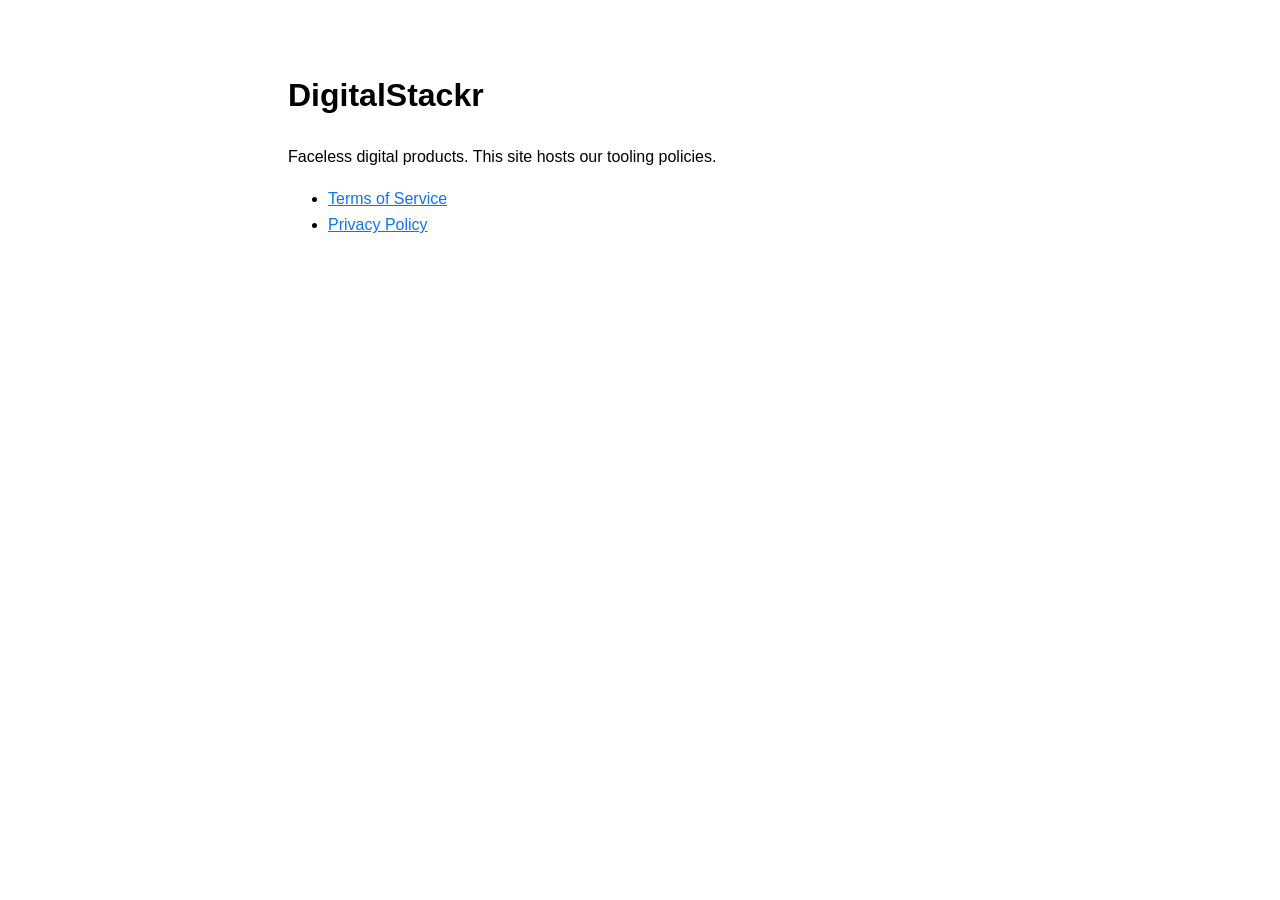
==== index.html @ e3a7d48c "add index.html" ====
<!doctype html>
<html lang="en"><head><meta charset="utf-8"><meta name="viewport" content="width=device-width,initial-scale=1"><title>DigitalStackr</title><style>body{font-family:-apple-system,BlinkMacSystemFont,'Segoe UI',Roboto,sans-serif;max-width:44rem;margin:0 auto;padding:3rem 1.25rem;line-height:1.65}a{color:#0b76ef}</style></head><body><h1>DigitalStackr</h1><p>Faceless digital products. This site hosts our tooling policies.</p><ul><li><a href="https://digitalstackr.github.io/digitalstackr-threads-cloud/terms.html">Terms of Service</a></li><li><a href="https://digitalstackr.github.io/digitalstackr-threads-cloud/privacy.html">Privacy Policy</a></li></ul></body></html>
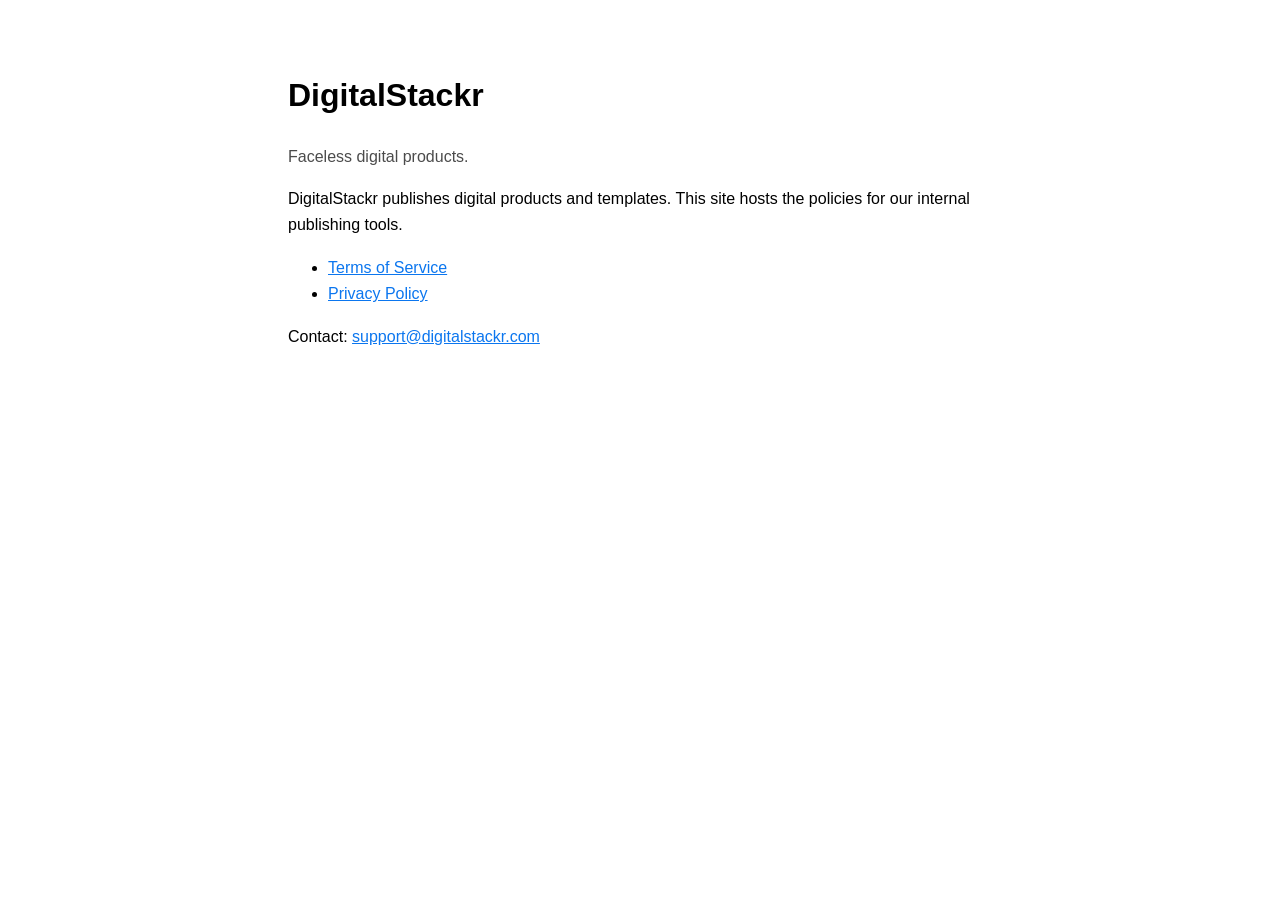
==== commit 790f3403: "site index for digitalstackr.com" ====
--- a/index.html
+++ b/index.html
@@ -1,2 +1,17 @@
 <!doctype html>
-<html lang="en"><head><meta charset="utf-8"><meta name="viewport" content="width=device-width,initial-scale=1"><title>DigitalStackr</title><style>body{font-family:-apple-system,BlinkMacSystemFont,'Segoe UI',Roboto,sans-serif;max-width:44rem;margin:0 auto;padding:3rem 1.25rem;line-height:1.65}a{color:#0b76ef}</style></head><body><h1>DigitalStackr</h1><p>Faceless digital products. This site hosts our tooling policies.</p><ul><li><a href="https://digitalstackr.github.io/digitalstackr-threads-cloud/terms.html">Terms of Service</a></li><li><a href="https://digitalstackr.github.io/digitalstackr-threads-cloud/privacy.html">Privacy Policy</a></li></ul></body></html>
+<html lang="en"><head><meta charset="utf-8">
+<meta name="viewport" content="width=device-width,initial-scale=1">
+<title>DigitalStackr</title>
+<style>body{font-family:-apple-system,BlinkMacSystemFont,'Segoe UI',Roboto,sans-serif;
+max-width:44rem;margin:0 auto;padding:3rem 1.25rem;line-height:1.65}a{color:#0b76ef}
+.sub{opacity:.7;margin-top:0}</style></head><body>
+<h1>DigitalStackr</h1>
+<p class="sub">Faceless digital products.</p>
+<p>DigitalStackr publishes digital products and templates. This site hosts the
+policies for our internal publishing tools.</p>
+<ul>
+<li><a href="/terms.html">Terms of Service</a></li>
+<li><a href="/privacy.html">Privacy Policy</a></li>
+</ul>
+<p>Contact: <a href="mailto:support@digitalstackr.com">support@digitalstackr.com</a></p>
+</body></html>
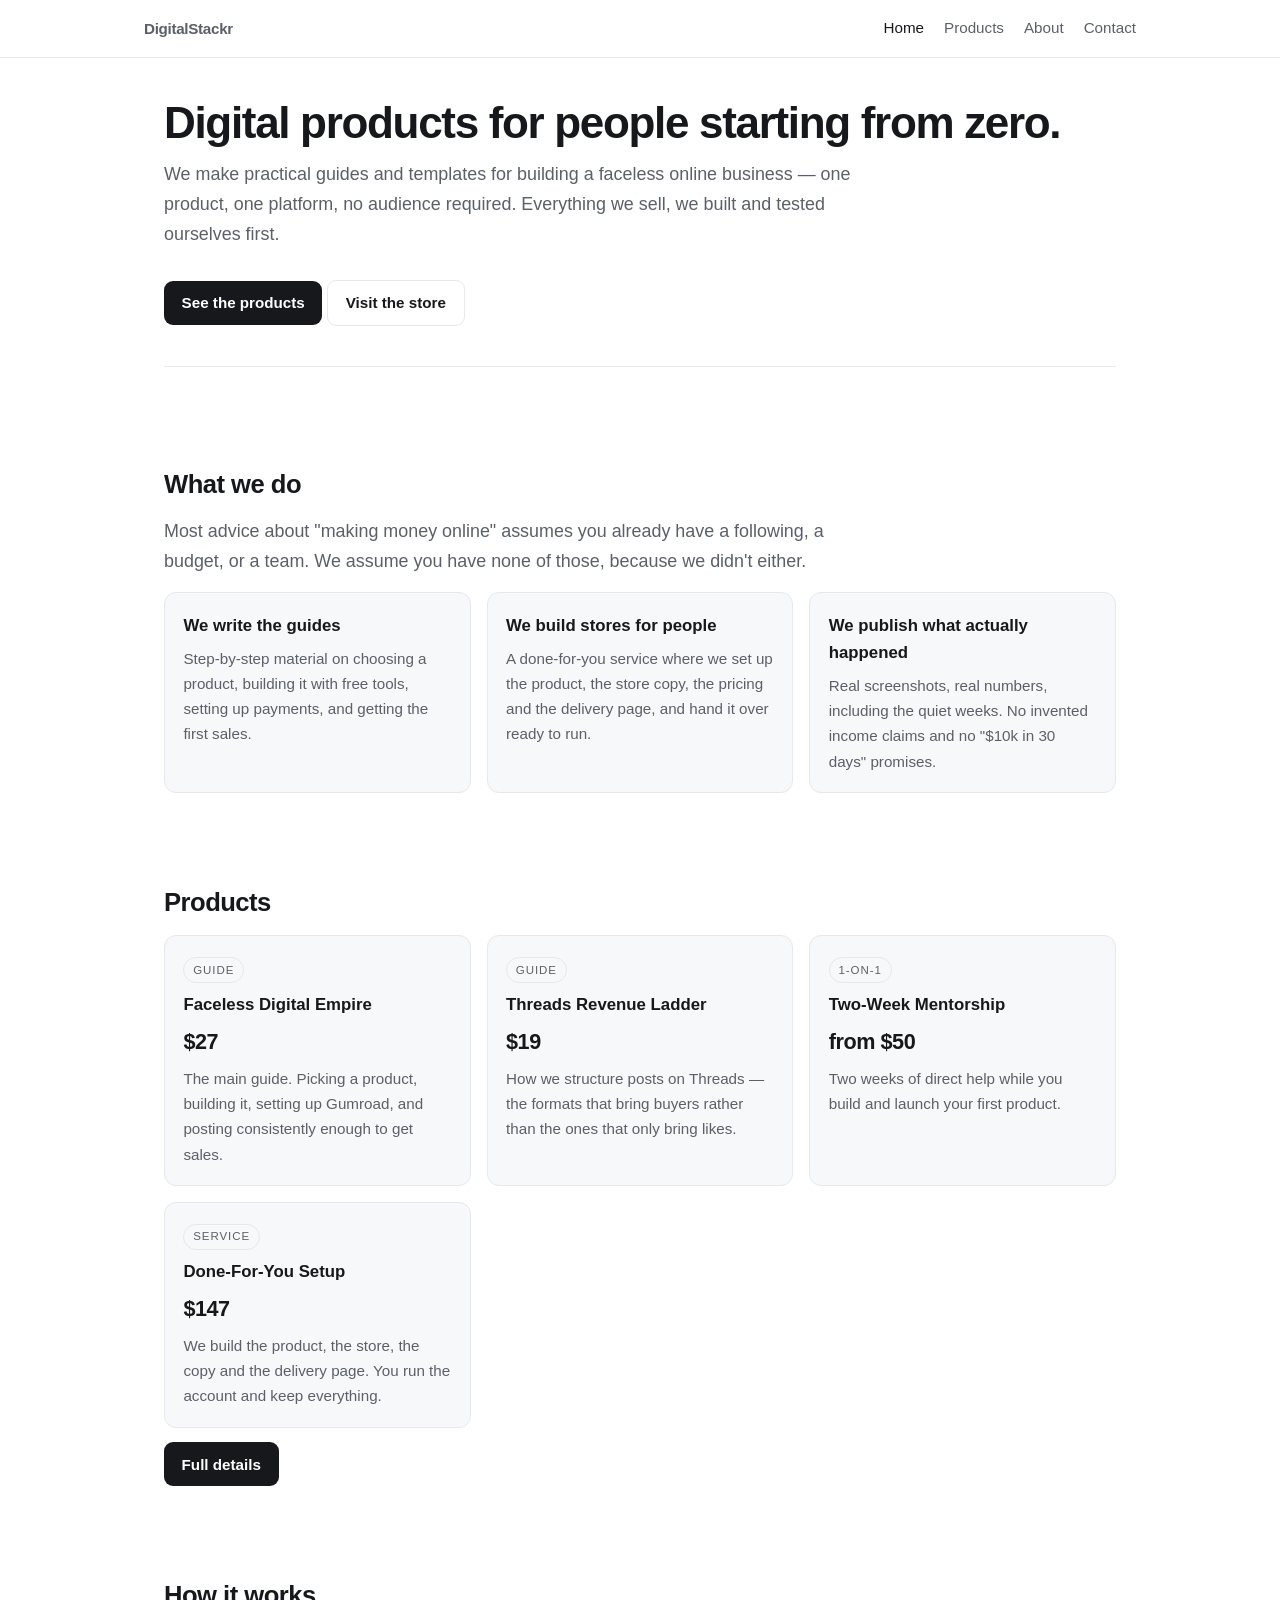
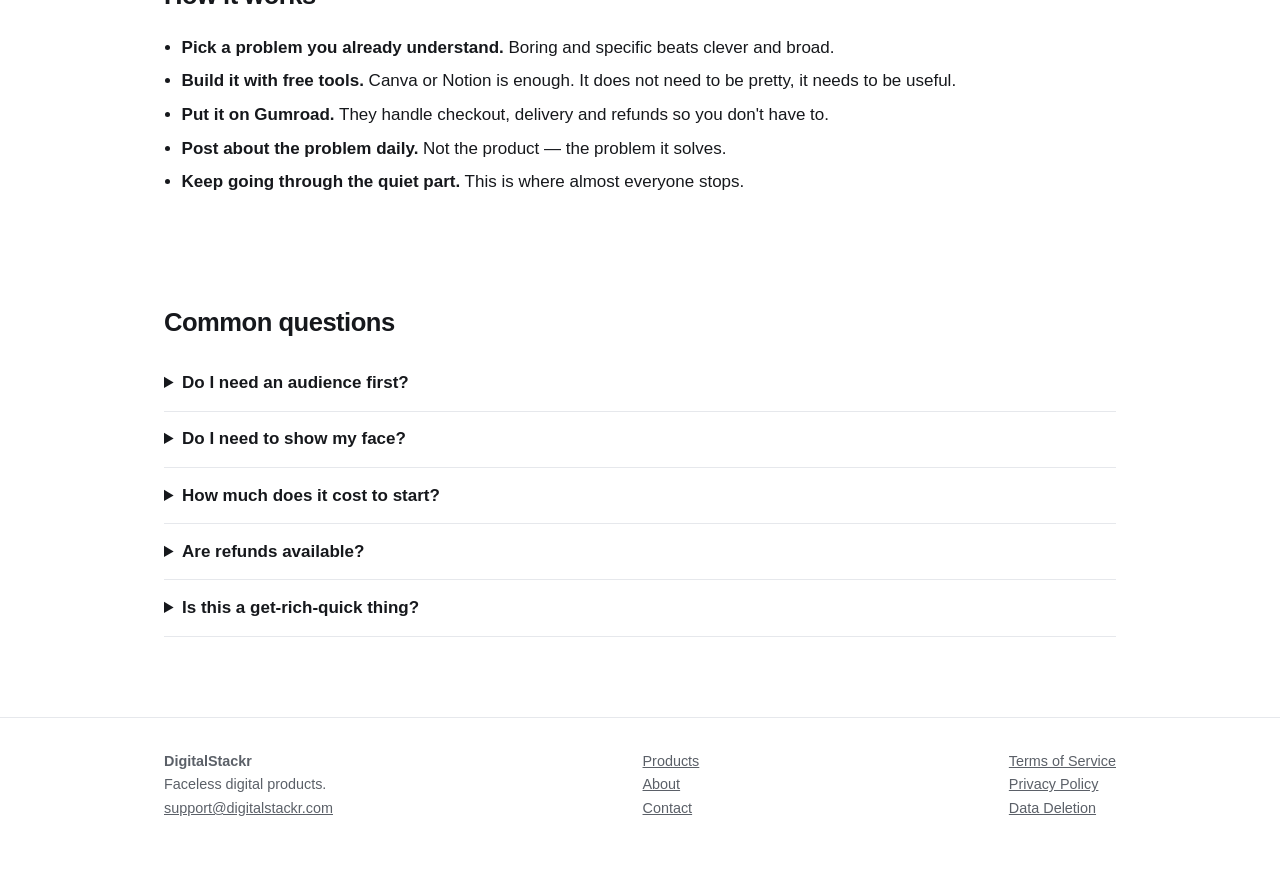
==== commit e9f48e8d: "site: index.html" ====
--- a/index.html
+++ b/index.html
@@ -1,17 +1,157 @@
 <!doctype html>
-<html lang="en"><head><meta charset="utf-8">
+<html lang="en">
+<head>
+<meta charset="utf-8">
 <meta name="viewport" content="width=device-width,initial-scale=1">
-<title>DigitalStackr</title>
-<style>body{font-family:-apple-system,BlinkMacSystemFont,'Segoe UI',Roboto,sans-serif;
-max-width:44rem;margin:0 auto;padding:3rem 1.25rem;line-height:1.65}a{color:#0b76ef}
-.sub{opacity:.7;margin-top:0}</style></head><body>
-<h1>DigitalStackr</h1>
-<p class="sub">Faceless digital products.</p>
-<p>DigitalStackr publishes digital products and templates. This site hosts the
-policies for our internal publishing tools.</p>
-<ul>
-<li><a href="/terms.html">Terms of Service</a></li>
-<li><a href="/privacy.html">Privacy Policy</a></li>
-</ul>
-<p>Contact: <a href="mailto:support@digitalstackr.com">support@digitalstackr.com</a></p>
-</body></html>
+<title>DigitalStackr — Digital products for people starting from zero</title>
+<meta name="description" content="DigitalStackr makes practical guides and templates for building a faceless digital product business. Built and run from a phone.">
+<link rel="stylesheet" href="/style.css">
+</head>
+<body>
+<header>
+  <div class="wrap nav">
+    <a class="brand" href="/">DigitalStackr</a>
+    <nav><ul>
+      <li><a href="/" aria-current="page">Home</a></li>
+      <li><a href="/products.html">Products</a></li>
+      <li><a href="/about.html">About</a></li>
+      <li><a href="/contact.html">Contact</a></li>
+    </ul></nav>
+  </div>
+</header>
+
+<main class="wrap">
+
+  <h1>Digital products for people starting from zero.</h1>
+  <p class="lead">
+    We make practical guides and templates for building a faceless online business —
+    one product, one platform, no audience required. Everything we sell, we built and
+    tested ourselves first.
+  </p>
+  <a class="btn" href="/products.html">See the products</a>
+  <a class="btn secondary" href="https://digitalstackr.gumroad.com">Visit the store</a>
+
+  <hr>
+
+  <section>
+    <h2>What we do</h2>
+    <p class="lead">
+      Most advice about "making money online" assumes you already have a following, a
+      budget, or a team. We assume you have none of those, because we didn't either.
+    </p>
+    <div class="grid">
+      <div class="card">
+        <h3>We write the guides</h3>
+        <p>Step-by-step material on choosing a product, building it with free tools,
+           setting up payments, and getting the first sales.</p>
+      </div>
+      <div class="card">
+        <h3>We build stores for people</h3>
+        <p>A done-for-you service where we set up the product, the store copy, the
+           pricing and the delivery page, and hand it over ready to run.</p>
+      </div>
+      <div class="card">
+        <h3>We publish what actually happened</h3>
+        <p>Real screenshots, real numbers, including the quiet weeks. No invented
+           income claims and no "$10k in 30 days" promises.</p>
+      </div>
+    </div>
+  </section>
+
+  <section>
+    <h2>Products</h2>
+    <div class="grid">
+      <div class="card">
+        <span class="tag">Guide</span>
+        <h3>Faceless Digital Empire</h3>
+        <div class="price">$27</div>
+        <p>The main guide. Picking a product, building it, setting up Gumroad, and
+           posting consistently enough to get sales.</p>
+      </div>
+      <div class="card">
+        <span class="tag">Guide</span>
+        <h3>Threads Revenue Ladder</h3>
+        <div class="price">$19</div>
+        <p>How we structure posts on Threads — the formats that bring buyers rather
+           than the ones that only bring likes.</p>
+      </div>
+      <div class="card">
+        <span class="tag">1-on-1</span>
+        <h3>Two-Week Mentorship</h3>
+        <div class="price">from $50</div>
+        <p>Two weeks of direct help while you build and launch your first product.</p>
+      </div>
+      <div class="card">
+        <span class="tag">Service</span>
+        <h3>Done-For-You Setup</h3>
+        <div class="price">$147</div>
+        <p>We build the product, the store, the copy and the delivery page. You run
+           the account and keep everything.</p>
+      </div>
+    </div>
+    <a class="btn" href="/products.html">Full details</a>
+  </section>
+
+  <section>
+    <h2>How it works</h2>
+    <ul class="plain">
+      <li><strong>Pick a problem you already understand.</strong> Boring and specific beats clever and broad.</li>
+      <li><strong>Build it with free tools.</strong> Canva or Notion is enough. It does not need to be pretty, it needs to be useful.</li>
+      <li><strong>Put it on Gumroad.</strong> They handle checkout, delivery and refunds so you don't have to.</li>
+      <li><strong>Post about the problem daily.</strong> Not the product — the problem it solves.</li>
+      <li><strong>Keep going through the quiet part.</strong> This is where almost everyone stops.</li>
+    </ul>
+  </section>
+
+  <section>
+    <h2>Common questions</h2>
+    <details>
+      <summary>Do I need an audience first?</summary>
+      <p>No. Most of our own sales come from people who saw a single post, looked at
+         the profile, and bought within about ten minutes. They never followed first.</p>
+    </details>
+    <details>
+      <summary>Do I need to show my face?</summary>
+      <p>No. Everything we do is faceless. People buy the outcome, not the person —
+         they just need to believe you have actually done the thing.</p>
+    </details>
+    <details>
+      <summary>How much does it cost to start?</summary>
+      <p>Nothing beyond the guide itself. Canva, Gumroad, Beacons and Threads all have
+         free tiers that are enough to launch.</p>
+    </details>
+    <details>
+      <summary>Are refunds available?</summary>
+      <p>Yes. Everything is sold through Gumroad, which handles payment and refunds
+         directly. Use the refund option on your receipt email.</p>
+    </details>
+    <details>
+      <summary>Is this a get-rich-quick thing?</summary>
+      <p>No, and we would rather say so plainly. It is a product, an audience you
+         build slowly, and a lot of repetition. Most weeks are quiet.</p>
+    </details>
+  </section>
+
+</main>
+
+<footer>
+  <div class="wrap cols">
+    <div>
+      <strong>DigitalStackr</strong><br>
+      Faceless digital products.<br>
+      <a href="mailto:support@digitalstackr.com">support@digitalstackr.com</a>
+    </div>
+    <div>
+      <a href="/products.html">Products</a><br>
+      <a href="/about.html">About</a><br>
+      <a href="/contact.html">Contact</a>
+    </div>
+    <div>
+      <a href="/terms.html">Terms of Service</a><br>
+      <a href="/privacy.html">Privacy Policy</a><br>
+      <a href="/data-deletion.html">Data Deletion</a>
+    </div>
+  </div>
+</footer>
+</body>
+</html>
--- a/style.css
+++ b/style.css
@@ -0,0 +1,93 @@
+/* DigitalStackr — shared styles */
+:root {
+  color-scheme: light dark;
+  --bg: #ffffff;
+  --fg: #16181c;
+  --muted: #5b6068;
+  --line: #e6e8ec;
+  --accent: #0b76ef;
+  --card: #f7f8fa;
+  --max: 62rem;
+}
+@media (prefers-color-scheme: dark) {
+  :root {
+    --bg: #0d0f12;
+    --fg: #e9ebef;
+    --muted: #9aa1ab;
+    --line: #23272e;
+    --accent: #62a8ff;
+    --card: #14171c;
+  }
+}
+
+* { box-sizing: border-box; }
+html { -webkit-text-size-adjust: 100%; }
+body {
+  margin: 0;
+  background: var(--bg);
+  color: var(--fg);
+  font-family: -apple-system, BlinkMacSystemFont, "Segoe UI", Roboto, Helvetica, Arial, sans-serif;
+  line-height: 1.65;
+  font-size: 17px;
+}
+.wrap { max-width: var(--max); margin: 0 auto; padding: 0 1.25rem; }
+
+/* header */
+header {
+  border-bottom: 1px solid var(--line);
+  position: sticky; top: 0;
+  background: color-mix(in srgb, var(--bg) 92%, transparent);
+  backdrop-filter: saturate(180%) blur(8px);
+  z-index: 10;
+}
+.nav { display: flex; align-items: center; justify-content: space-between;
+       gap: 1rem; padding: .9rem 0; flex-wrap: wrap; }
+.brand { font-weight: 700; letter-spacing: -.02em; font-size: 1.15rem;
+         text-decoration: none; color: var(--fg); }
+.nav ul { list-style: none; display: flex; gap: 1.25rem; margin: 0; padding: 0; flex-wrap: wrap; }
+.nav a { text-decoration: none; color: var(--muted); font-size: .95rem; }
+.nav a:hover, .nav a[aria-current="page"] { color: var(--fg); }
+
+/* type */
+h1 { font-size: clamp(1.9rem, 5vw, 2.75rem); line-height: 1.15;
+     letter-spacing: -.03em; margin: 2.5rem 0 .75rem; }
+h2 { font-size: clamp(1.25rem, 3vw, 1.6rem); letter-spacing: -.02em; margin: 2.5rem 0 .75rem; }
+h3 { font-size: 1.05rem; margin: 0 0 .35rem; }
+p  { margin: 0 0 1rem; }
+.lead { font-size: 1.12rem; color: var(--muted); max-width: 44rem; }
+.muted { color: var(--muted); }
+a { color: var(--accent); }
+
+/* layout bits */
+section { padding: 1rem 0 2rem; }
+.grid { display: grid; gap: 1rem; grid-template-columns: repeat(auto-fit, minmax(15rem, 1fr)); }
+.card {
+  background: var(--card); border: 1px solid var(--line);
+  border-radius: 12px; padding: 1.15rem;
+}
+.card .price { font-weight: 700; font-size: 1.35rem; letter-spacing: -.02em; }
+.card p { margin: .4rem 0 0; color: var(--muted); font-size: .95rem; }
+.tag { display: inline-block; font-size: .72rem; text-transform: uppercase;
+       letter-spacing: .08em; color: var(--muted); border: 1px solid var(--line);
+       border-radius: 999px; padding: .15rem .55rem; margin-bottom: .5rem; }
+.btn {
+  display: inline-block; background: var(--fg); color: var(--bg);
+  text-decoration: none; font-weight: 600; font-size: .95rem;
+  padding: .6rem 1.1rem; border-radius: 9px; margin-top: .9rem;
+}
+.btn.secondary { background: transparent; color: var(--fg); border: 1px solid var(--line); }
+ul.plain { padding-left: 1.1rem; }
+ul.plain li { margin: .35rem 0; }
+hr { border: 0; border-top: 1px solid var(--line); margin: 2.5rem 0; }
+
+/* faq */
+details { border-bottom: 1px solid var(--line); padding: .85rem 0; }
+details summary { cursor: pointer; font-weight: 600; }
+details p { margin-top: .6rem; color: var(--muted); }
+
+footer {
+  border-top: 1px solid var(--line); margin-top: 3rem;
+  padding: 2rem 0 3rem; color: var(--muted); font-size: .9rem;
+}
+footer a { color: var(--muted); }
+footer .cols { display: flex; gap: 2rem; flex-wrap: wrap; justify-content: space-between; }
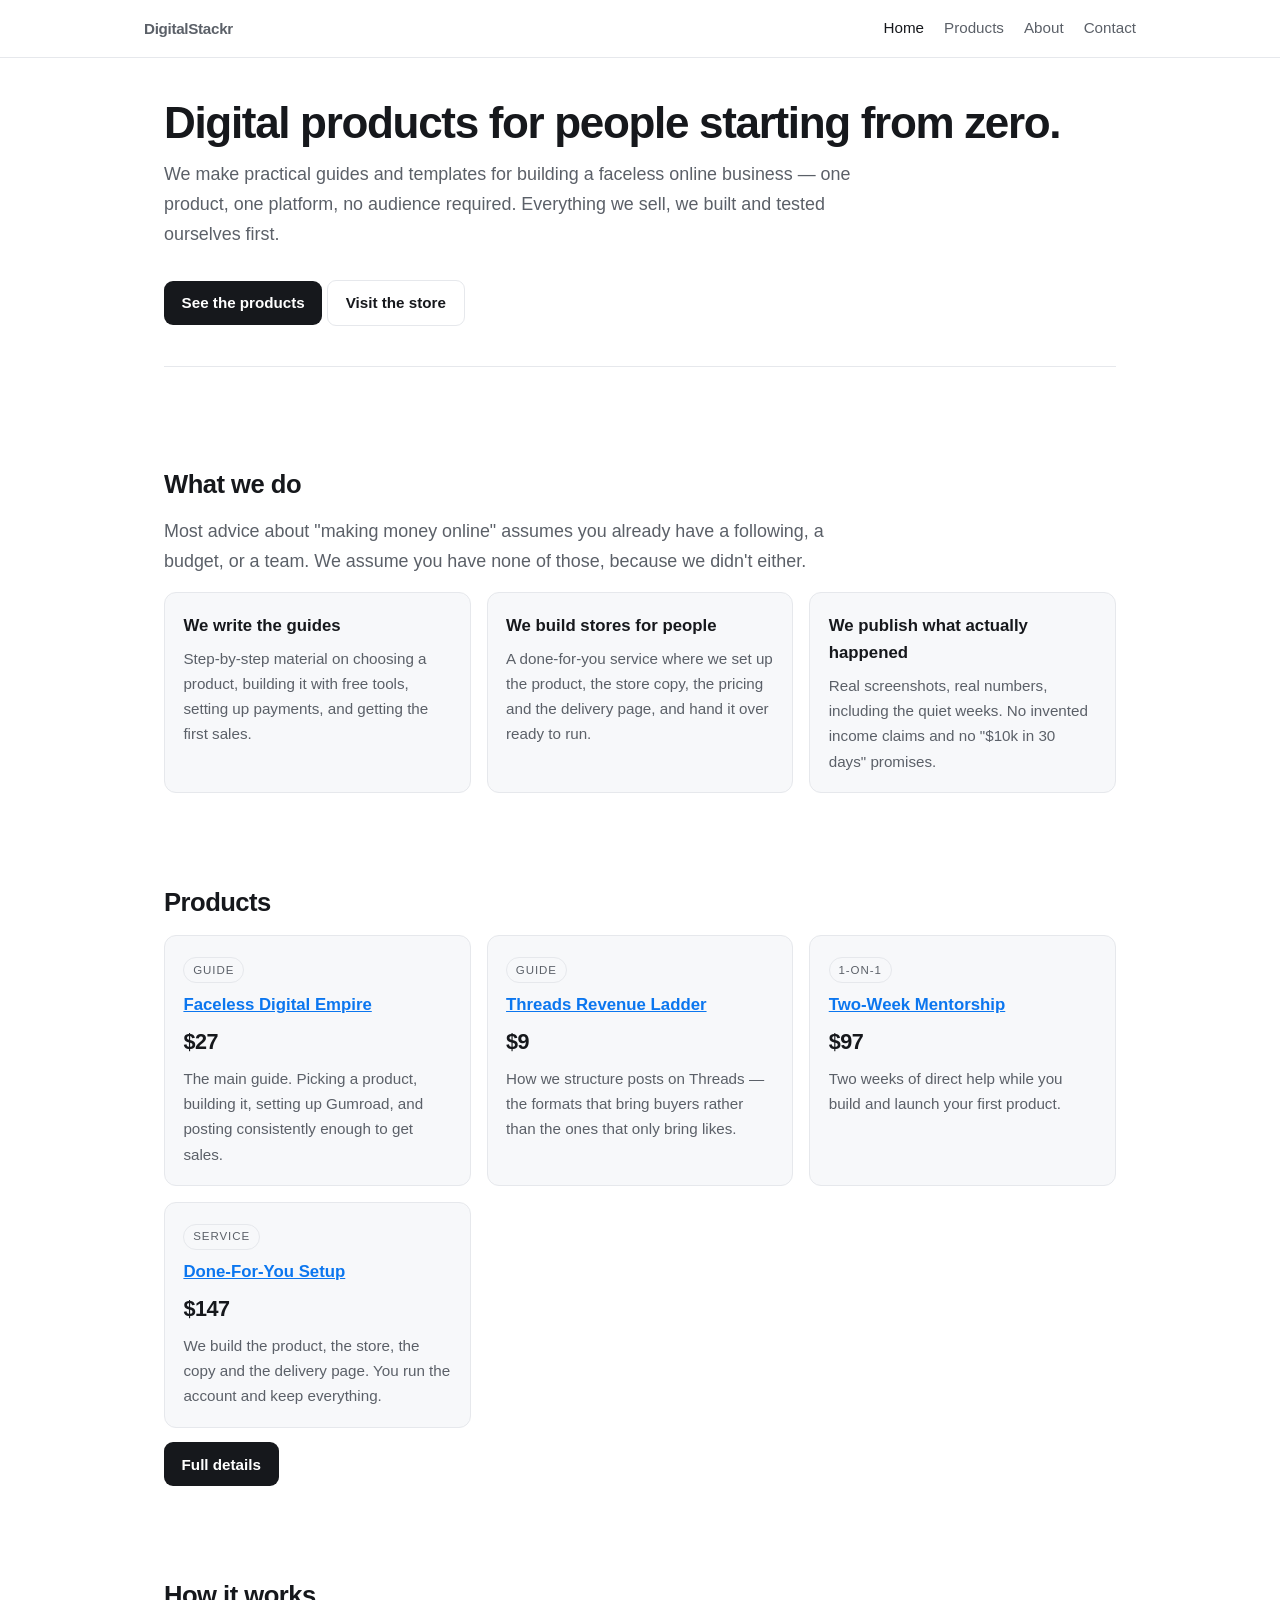
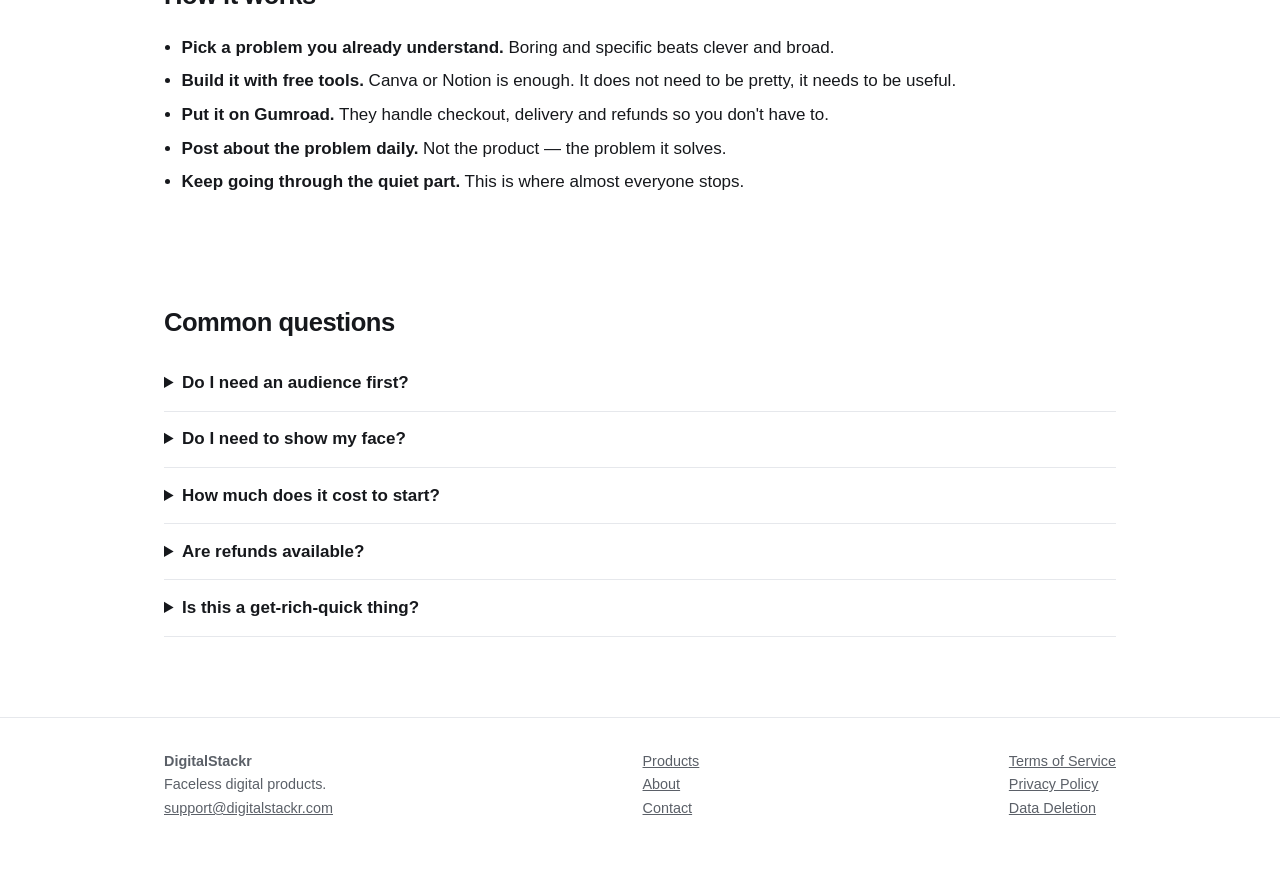
==== commit 2b2d3f3e: "prices + direct gumroad product links: index.html" ====
--- a/index.html
+++ b/index.html
@@ -63,27 +63,27 @@
     <div class="grid">
       <div class="card">
         <span class="tag">Guide</span>
-        <h3>Faceless Digital Empire</h3>
+        <h3><a href="https://digitalstackr.gumroad.com/l/faceless-digital-empire">Faceless Digital Empire</a></h3>
         <div class="price">$27</div>
         <p>The main guide. Picking a product, building it, setting up Gumroad, and
            posting consistently enough to get sales.</p>
       </div>
       <div class="card">
         <span class="tag">Guide</span>
-        <h3>Threads Revenue Ladder</h3>
-        <div class="price">$19</div>
+        <h3><a href="https://digitalstackr.gumroad.com/l/threads-hunter-blueprint">Threads Revenue Ladder</a></h3>
+        <div class="price">$9</div>
         <p>How we structure posts on Threads — the formats that bring buyers rather
            than the ones that only bring likes.</p>
       </div>
       <div class="card">
         <span class="tag">1-on-1</span>
-        <h3>Two-Week Mentorship</h3>
-        <div class="price">from $50</div>
+        <h3><a href="https://digitalstackr.gumroad.com/l/mentorship">Two-Week Mentorship</a></h3>
+        <div class="price">$97</div>
         <p>Two weeks of direct help while you build and launch your first product.</p>
       </div>
       <div class="card">
         <span class="tag">Service</span>
-        <h3>Done-For-You Setup</h3>
+        <h3><a href="https://digitalstackr.gumroad.com/l/doneforyou-business">Done-For-You Setup</a></h3>
         <div class="price">$147</div>
         <p>We build the product, the store, the copy and the delivery page. You run
            the account and keep everything.</p>
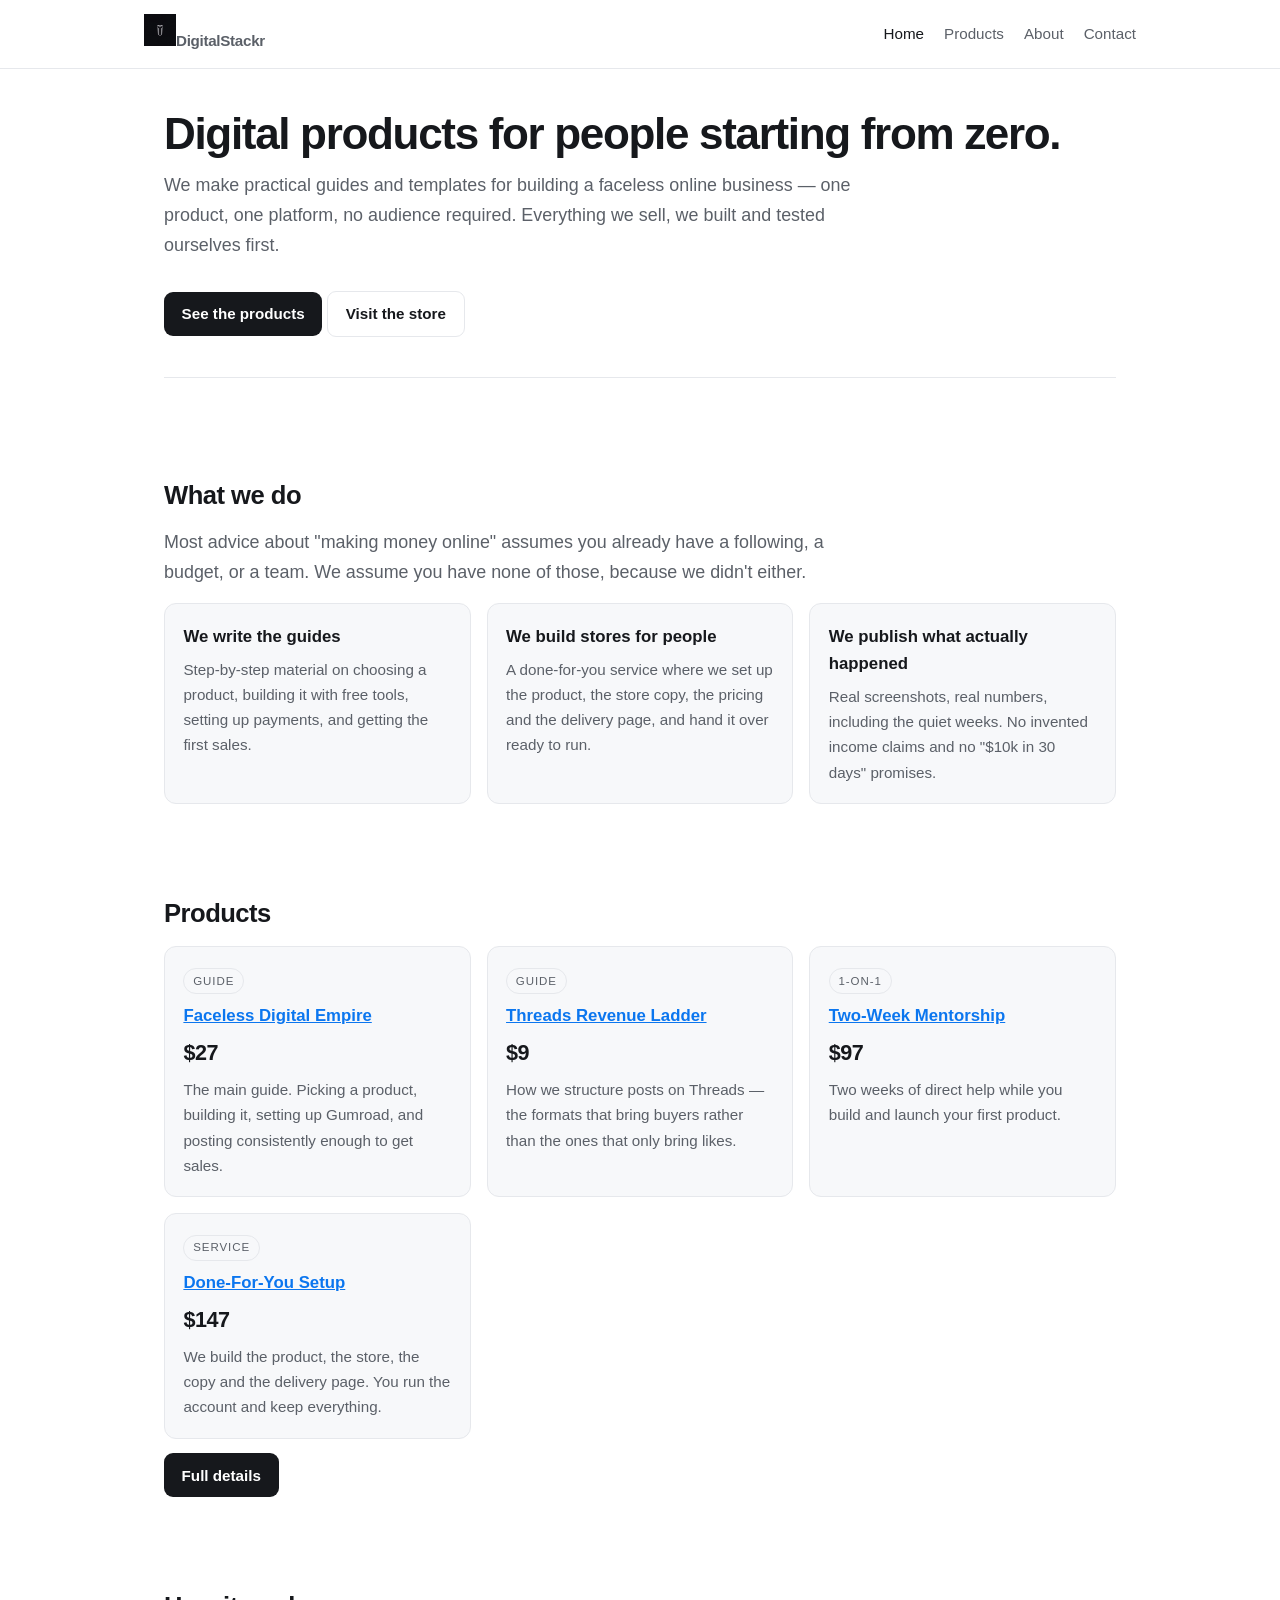
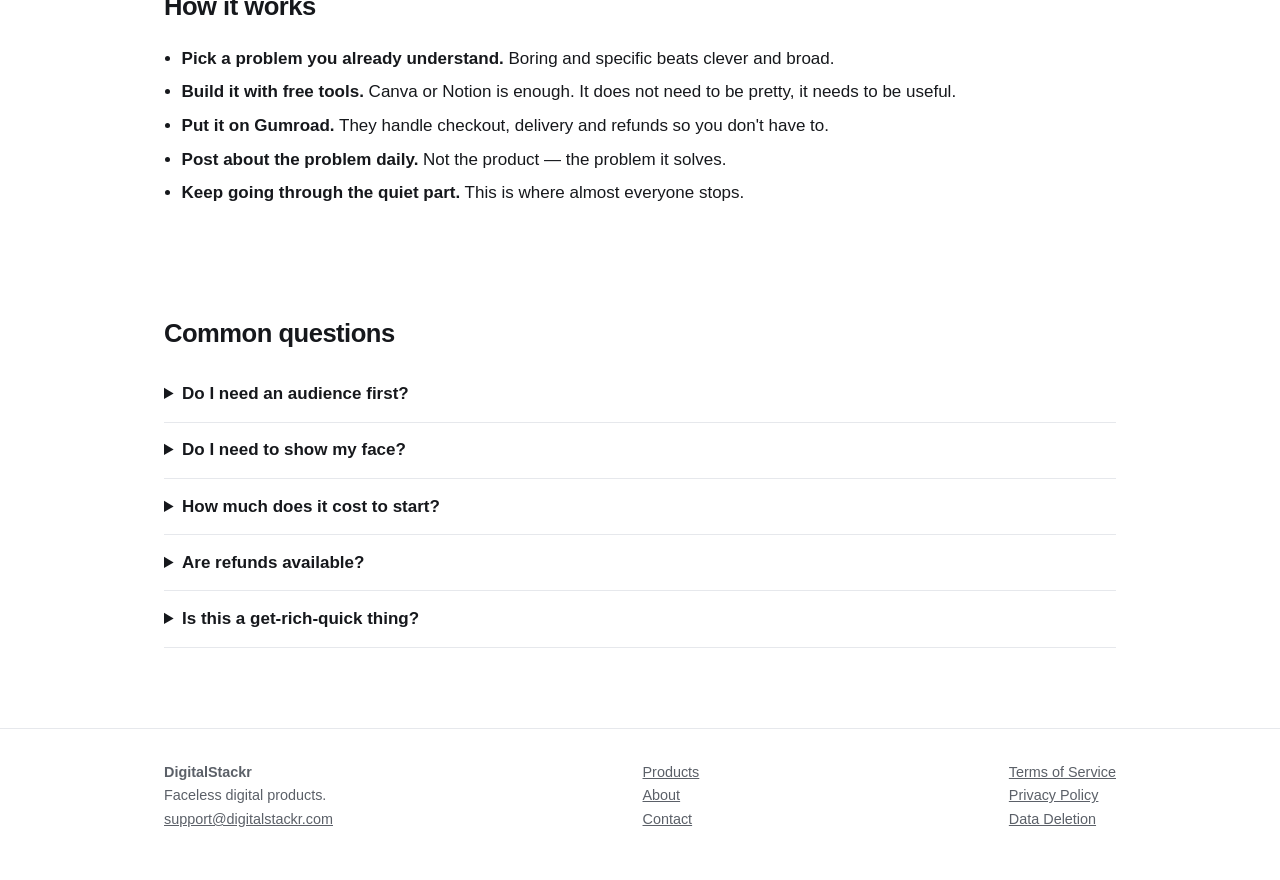
==== commit d6f2806f: "fix: show the logo mark in the site header TikTok rejected the app because "the app icon does not ma" ====
--- a/index.html
+++ b/index.html
@@ -6,11 +6,14 @@
 <title>DigitalStackr — Digital products for people starting from zero</title>
 <meta name="description" content="DigitalStackr makes practical guides and templates for building a faceless digital product business. Built and run from a phone.">
 <link rel="stylesheet" href="/style.css">
+<link rel="icon" type="image/jpeg" href="/favicon.jpeg">
+<link rel="apple-touch-icon" href="/favicon.jpeg">
+<meta property="og:image" content="https://digitalstackr.com/favicon.jpeg">
 </head>
 <body>
 <header>
   <div class="wrap nav">
-    <a class="brand" href="/">DigitalStackr</a>
+    <a class="brand" href="/"><img src="/favicon.jpeg" alt="DigitalStackr logo" class="brand-mark" width="32" height="32"><span>DigitalStackr</span></a>
     <nav><ul>
       <li><a href="/" aria-current="page">Home</a></li>
       <li><a href="/products.html">Products</a></li>
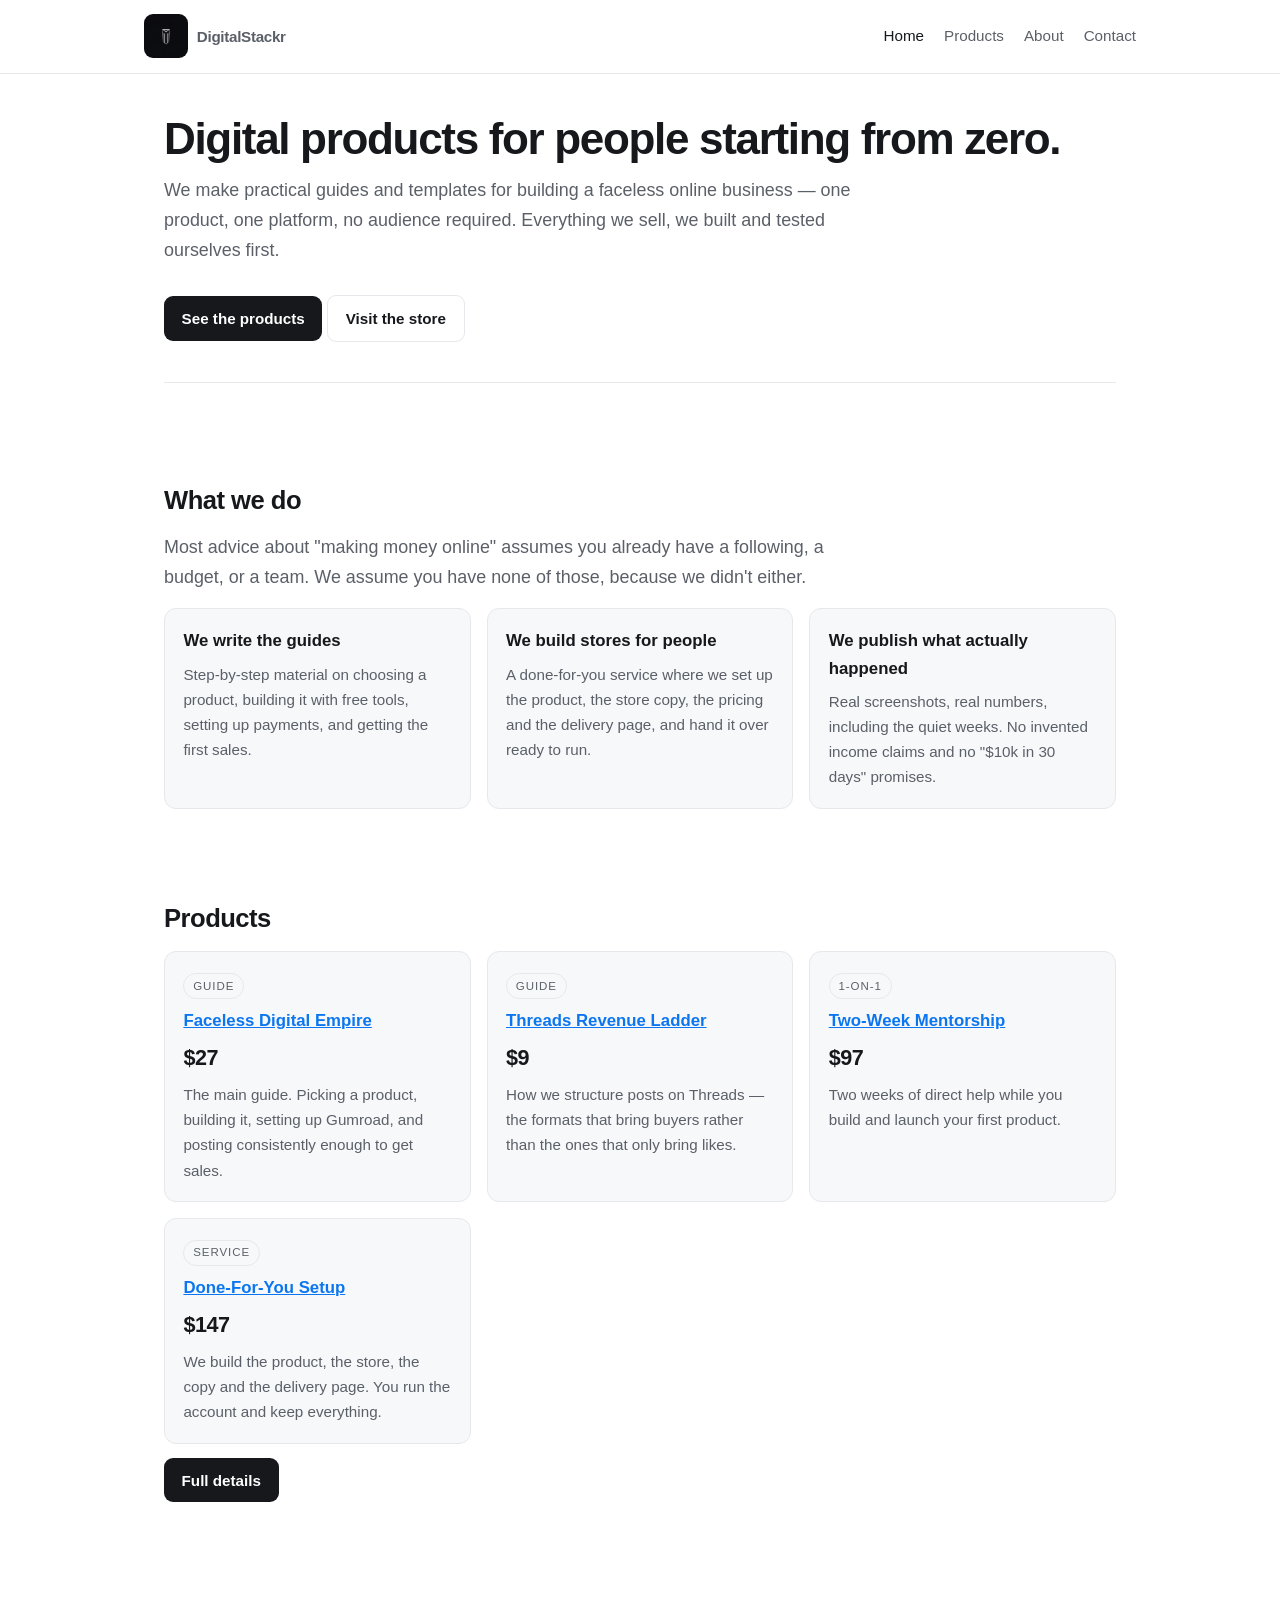
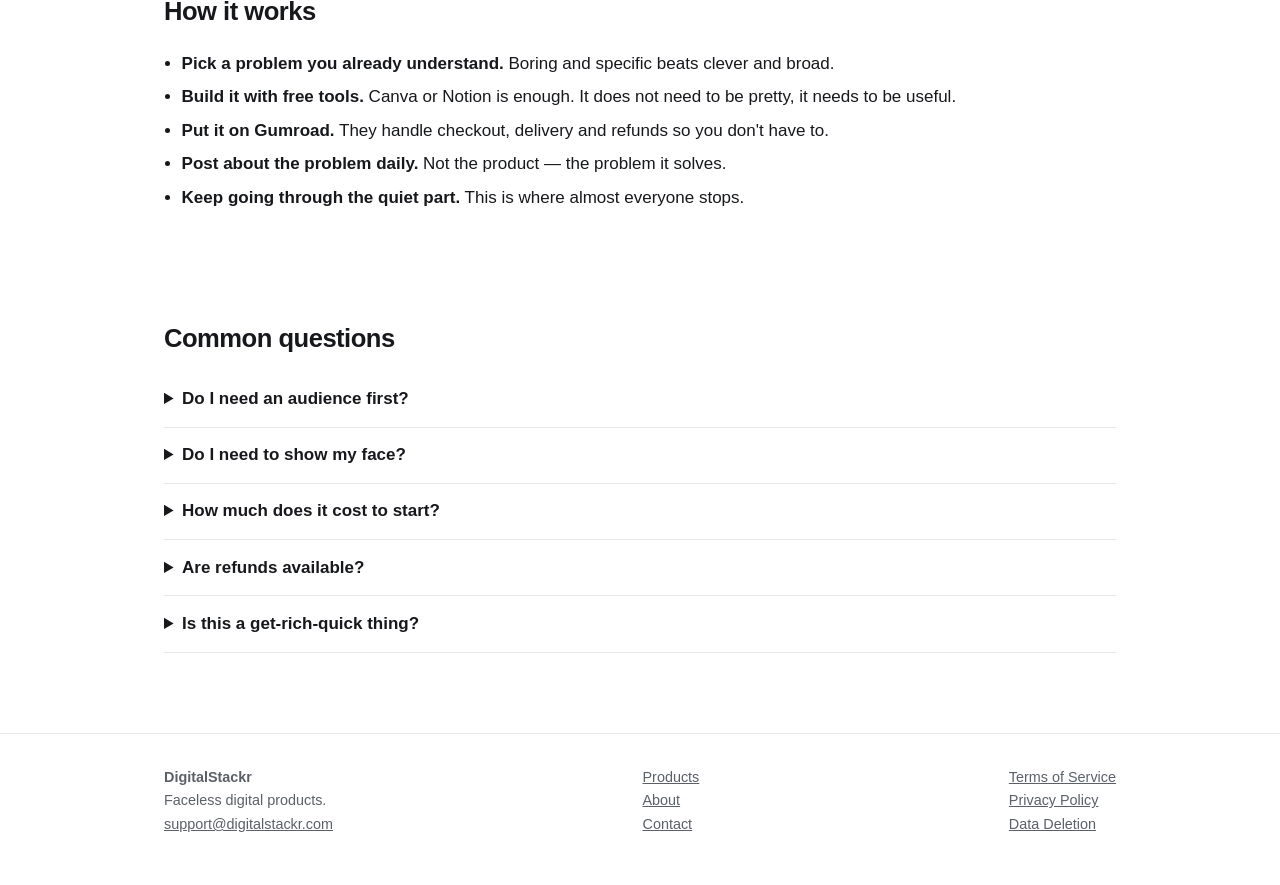
==== commit 508d5ad0: "style: header logo dimensions to match CSS" ====
--- a/index.html
+++ b/index.html
@@ -13,7 +13,7 @@
 <body>
 <header>
   <div class="wrap nav">
-    <a class="brand" href="/"><img src="/favicon.jpeg" alt="DigitalStackr logo" class="brand-mark" width="32" height="32"><span>DigitalStackr</span></a>
+    <a class="brand" href="/"><img src="/favicon.jpeg" alt="DigitalStackr logo" class="brand-mark" width="44" height="44"><span>DigitalStackr</span></a>
     <nav><ul>
       <li><a href="/" aria-current="page">Home</a></li>
       <li><a href="/products.html">Products</a></li>
--- a/style.css
+++ b/style.css
@@ -42,7 +42,11 @@
 }
 .nav { display: flex; align-items: center; justify-content: space-between;
        gap: 1rem; padding: .9rem 0; flex-wrap: wrap; }
-.brand { font-weight: 700; letter-spacing: -.02em; font-size: 1.15rem;
+/* Logo mark beside the wordmark. The mark is a white glyph on a black
+   square, so it needs no extra treatment on the dark theme; on light it
+   gets a subtle rounded crop so it does not read as a floating black box. */
+.brand { display: inline-flex; align-items: center; gap: .55rem;
+         font-weight: 700; letter-spacing: -.02em; font-size: 1.15rem;
          text-decoration: none; color: var(--fg); }
 .nav ul { list-style: none; display: flex; gap: 1.25rem; margin: 0; padding: 0; flex-wrap: wrap; }
 .nav a { text-decoration: none; color: var(--muted); font-size: .95rem; }
@@ -91,3 +95,8 @@
 }
 footer a { color: var(--muted); }
 footer .cols { display: flex; gap: 2rem; flex-wrap: wrap; justify-content: space-between; }
+
+.brand-mark {
+  width: 44px; height: 44px; border-radius: 9px;
+  object-fit: cover; display: block; flex: none;
+}
